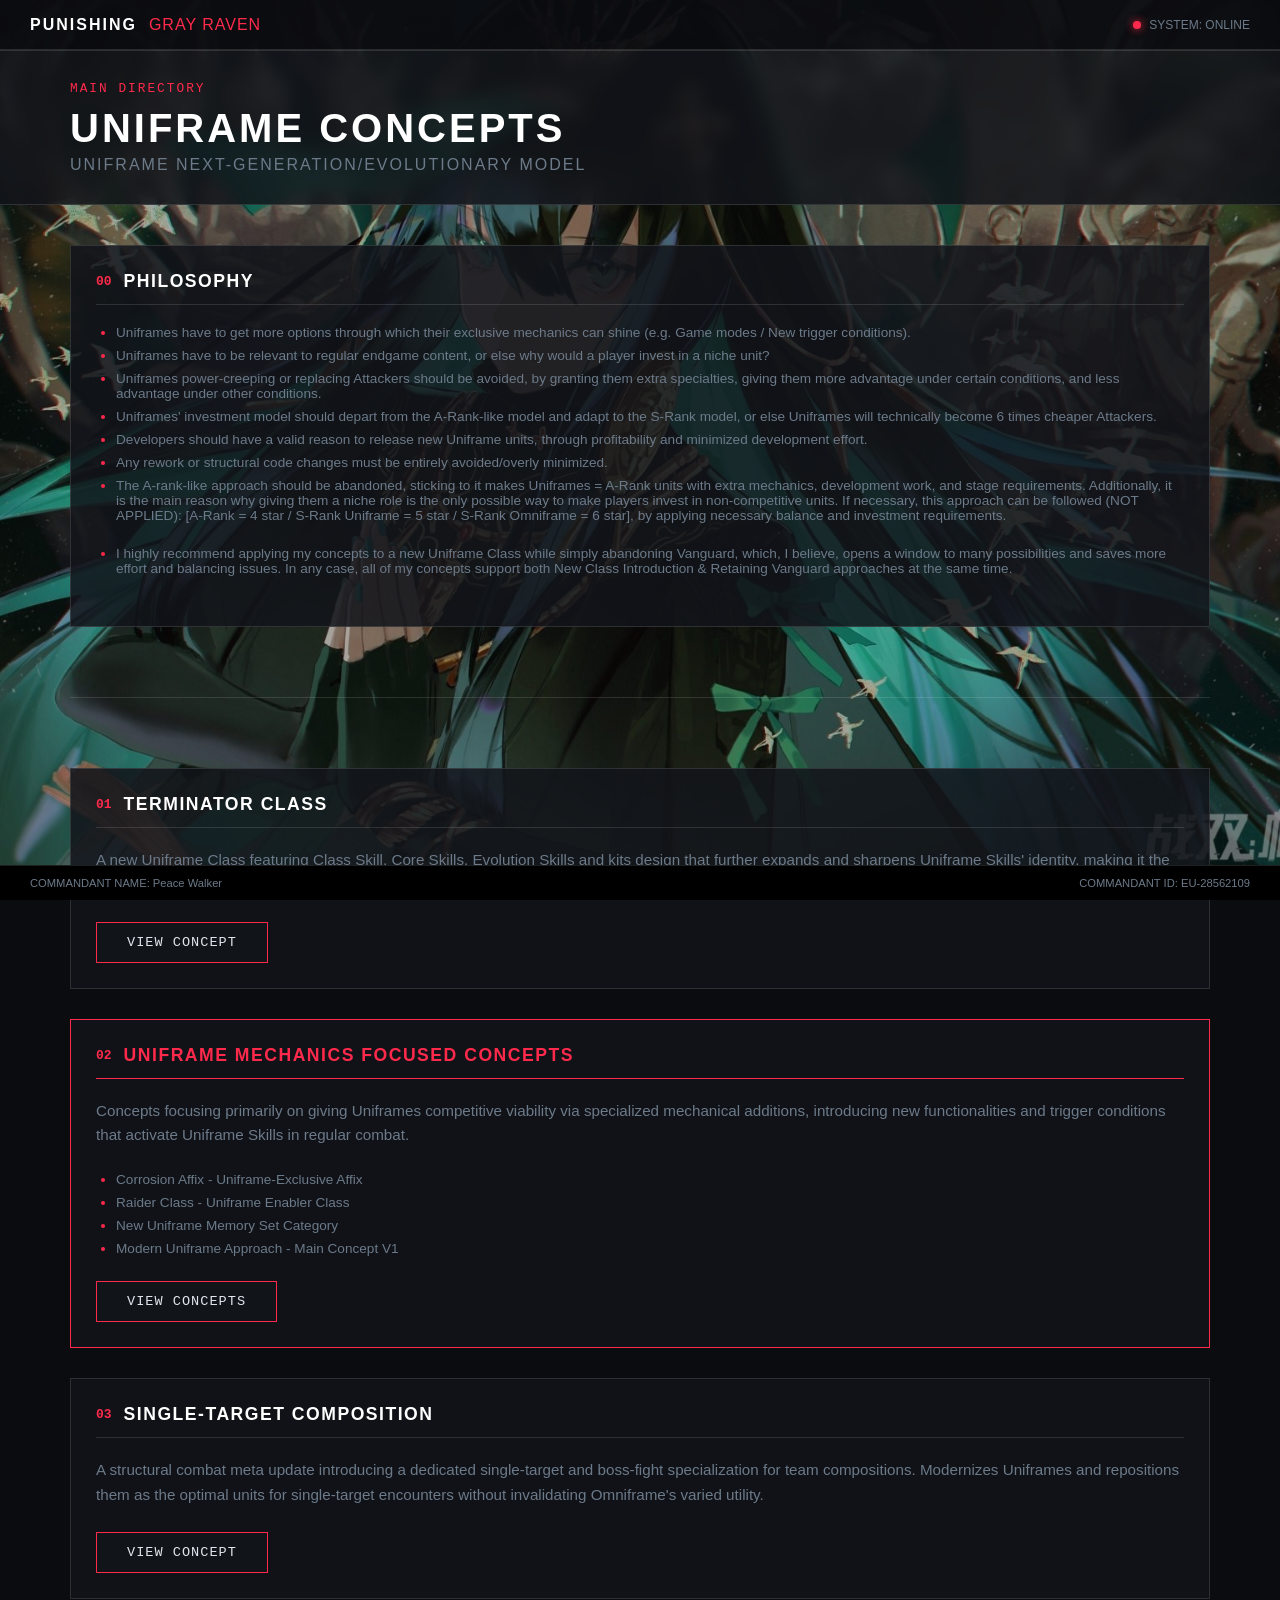
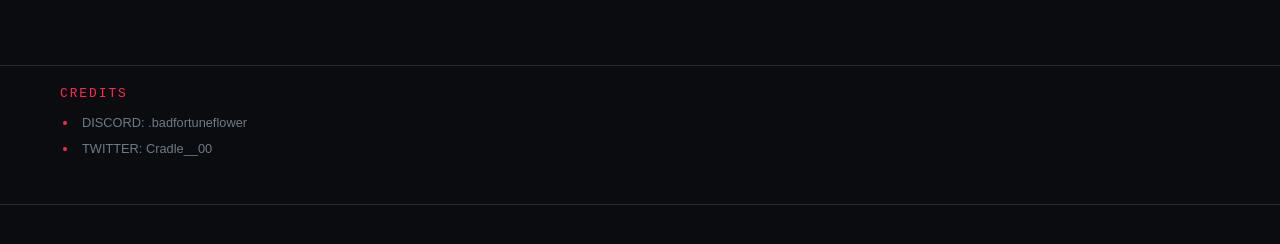
==== index.html @ cf126bd5 "Update index.html" ====
<!DOCTYPE html>
    <html lang="en">
    <head>
    <meta charset="UTF-8" />
        <title>PGR | Uniframe Concepts</title>
<meta name="title" content="Punishing: Gray Raven | Uniframe Concepts">
<meta name="description" content="A fan concepts archive dedicated to Punishing: Gray Raven Uniframe combat concepts, class mechanics, and structural proposals.">
<meta name="keywords" content="PGR, Punishing Gray Raven,
    Uniframe, Uniframe Concepts, PGR Archive, Uniframe Rework, Uniframe Revival, Uniframe Plans, PGR Uniframe, Punishing Gray Raven Uniframe,
    Vanguard, Vanguard Concepts, Vanguard Rework, Vanguard Revival, Vanguard Plans, PGR Vanguard, Punishing Gray Raven Vanguard, Uniframe Vanguard,
    Camu, Camu Crocotta, Uniframe Camu, Uniframe Camu Crocotta, Vanguard Camu, Vanguard Camu Crocotta, PGR Camu, Punishing Gray Raven Camu,
    Qu, Qu Pavo, Uniframe Qu, Uniframe Qu Pavo, Vanguard Qu, Vanguard Qu Pavo, PGR Qu, Punishing Gray Raven Qu,
    Selena, Selena Tempest, Uniframe Selena, Uniframe Selena Tempest, Vanguard Selena, Vanguard Selena Tempest, PGR Selena, Punishing Gray Raven Selena,
    Roland, Roland Flamebeau, Uniframe Roland, Uniframe Roland Flamebeau, Vanguard Roland, Vanguard Roland Flamebeau, PGR Roland, Punishing Gray Raven Roland,
    Pulao, Pulao Dragontoll, Uniframe Pulao, Uniframe Pulao Dragontoll, Vanguard Pulao, Vanguard Pulao Dragontoll, PGR Pulao, Punishing Gray Raven Pulao,
    Haicma, Haicma Starveil, Uniframe Haicma, Uniframe Haicma Starveil, Vanguard Haicma, Vanguard Haicma Starveil, PGR Haicma, Punishing Gray Raven Haicma,
    Noan, Noan Arca, Uniframe Noan, Uniframe Noan Arca, Vanguard Noan, Vanguard Noan Arca, PGR Noan, Punishing Gray Raven Noan">
<meta name="robots" content="index, follow">
<!-- Open Graph / Social Media Preview Tags -->
    <meta property="og:type" content="website">
    <meta property="og:site_name" content="Punishing: Gray Raven | Uniframe Concepts">
    <meta property="og:title" content="Punishing: Gray Raven | Uniframe Concepts">
    <meta property="og:description" content="A fan concepts archive dedicated to Punishing: Gray Raven Uniframe combat concepts, class mechanics, and structural proposals.">
    <meta property="og:url" content="https://zaichintsu-hub.github.io/pgr-archive/">
    <meta property="og:image" content="https://zaichintsu-hub.github.io/pgr-archive/bg/Qu.jpg">
    <meta name="viewport" content="width=device-width, initial-scale=1.0"/>
    <link rel="icon" type="image/png" href="https://zaichintsu-hub.github.io/pgr-archive/favicon.png">

    <link rel="stylesheet" href="style.css" />
    <style>
        .panel-description {
        color: var(--text-muted);
        margin-bottom: 25px;
        line-height: 1.6;
        font-size: 0.95rem;
        }
        .action-btn {
        display: inline-block;
        background: var(--panel-bg);
        border: 1px solid var(--accent-red);
        color: var(--text-main);
        padding: 12px 30px;
        font-family: monospace;
        font-size: 0.85rem;
        text-decoration: none;
        letter-spacing: 1px;
        transition: all 0.2s ease;
        cursor: pointer;
        }
        .action-btn:hover {
        background: var(--accent-red);
        color: #fff;
        box-shadow: 0 0 15px var(--accent-red-glow);
        }
        .archive-list {
        margin: 15px 0 25px 20px;
        color: var(--text-muted);
        font-family: monospace;
        font-size: 0.85rem;
        }
        .archive-list li {
        margin-bottom: 8px;
        }
        .archive-list li::marker {
        color: var(--accent-red);
        }
    </style>
    </head>
    <body>

        <div class="background-layer background-layer-1"></div>
        <div class="background-layer background-layer-2"></div>

    <!-- TOP NAV BAR -->
    <header class="top-nav">
        <div class="nav-brand">
        <span class="brand-logo">PUNISHING</span>
        <span class="brand-sub">GRAY RAVEN</span>
        </div>
        <div class="nav-status">
        <span class="status-indicator"></span>
        <span class="status-text">SYSTEM: ONLINE</span>
        </div>
    </header>

    <!-- MAIN FULL-WIDTH HEADER BANNER -->
    <section class="hero-section">
        <div class="hud-frame">
        <div class="hero-banner-inner">
            <div class="sys-tag">MAIN DIRECTORY</div>
            <h1 class="hero-title">UNIFRAME CONCEPTS</h1>
            <p class="hero-subtitle">UNIFRAME NEXT-GENERATION/EVOLUTIONARY MODEL</p>
            
        </div>
        </div>
    </section>

    <!-- MAIN CONTENT CONTAINER -->
    <main class="main-content">
        <section class="content-panel">
              <div class="panel-header">
            <span class="header-num">00</span>
            <h2>PHILOSOPHY</h2>
        </div>
            <ul class="archive-list">
                <li>Uniframes have to get more options through which their exclusive mechanics can shine (e.g. Game modes / New trigger conditions).</li>
                <li>Uniframes have to be relevant to regular endgame content, or else why would a player invest in a niche unit?</li>
                <li>Uniframes power-creeping or replacing Attackers should be avoided, by granting them extra specialties, giving them more advantage under certain conditions, and less advantage under other conditions.</li>
                <li>Uniframes' investment model should depart from the A-Rank-like model and adapt to the S-Rank model, or else Uniframes will technically become 6 times cheaper Attackers.</li>
                <li>Developers should have a valid reason to release new Uniframe units, through profitability and minimized development effort.</li>
                <li>Any rework or structural code changes must be entirely avoided/overly minimized.</li>
                <li>The A-rank-like approach should be abandoned, sticking to it makes Uniframes = A-Rank units with extra mechanics, development work, and stage requirements.
                    Additionally, it is the main reason why giving them a niche role is the only possible way to make players invest in non-competitive units.
                    If necessary, this approach can be followed (NOT APPLIED): [A-Rank = 4 star / S-Rank Uniframe = 5 star / S-Rank Omniframe = 6 star], by applying necessary balance and investment requirements.</li><br>
                <li>I highly recommend applying my concepts to a new Uniframe Class while simply abandoning Vanguard, which, I believe, opens a window to many possibilities and saves more effort and balancing issues.
                    In any case, all of my concepts support both New Class Introduction & Retaining Vanguard approaches at the same time.</li>
            </ul>
        </section><hr class="section-divider"/>
        <!-- TERMINATOR CLASS CONCEPT -->
        <section class="content-panel">
            <div class="panel-header">
                <span class="header-num">01</span>
                <h2>TERMINATOR CLASS</h2>
            </div>
            <p class="panel-description">
                A new Uniframe Class featuring Class Skill, Core Skills, Evolution Skills and kits design that further expands and sharpens Uniframe Skills' identity, making it the optimal class for high enemy durability encounters.
            </p>
            <a href="terminator.html" class="action-btn">VIEW CONCEPT</a>
        </section>
        <!-- CONCEPTS ARCHIVE -->
        <section class="archive-panel">
        <div class="archive-header">
            <span class="header-num">02</span>
            <h2>UNIFRAME MECHANICS FOCUSED CONCEPTS</h2>
        </div>
        <p class="panel-description">
            Concepts focusing primarily on giving Uniframes competitive viability via specialized mechanical additions, introducing new functionalities and trigger conditions that activate Uniframe Skills in regular combat.
        </p>
        <ul class="archive-list">
            <li>Corrosion Affix - Uniframe-Exclusive Affix</li>
            <li>Raider Class - Uniframe Enabler Class</li>
            <li>New Uniframe Memory Set Category</li>
            <li>Modern Uniframe Approach - Main Concept V1</li>
        </ul>
        <a href="archive.html" class="action-btn">VIEW CONCEPTS</a>
        </section>

        <!-- SINGLE-TARGET COMPOSITION -->
        <section class="content-panel">
        <div class="panel-header">
            <span class="header-num">03</span>
            <h2>SINGLE-TARGET COMPOSITION</h2>
        </div>
        <p class="panel-description">
            A structural combat meta update introducing a dedicated single-target and boss-fight specialization for team compositions. Modernizes Uniframes and repositions them as the optimal units for single-target encounters without invalidating Omniframe's varied utility.
        </p>
        <a href="SingleTarget.html" class="action-btn">VIEW CONCEPT</a>
        </section>
        <!--
        <section class="content-panel">
        <div class="panel-header">
            <span class="header-num">04</span>
            <h2>ORIGINAL VANGUARD MODEL FIX</h2>
        </div>
        <p class="panel-description">
            A proposed architectural rework for the original Vanguard-class Uniframes applied to future units. Addresses mechanical shortcomings and outlines integration strategies to maintain their viability within the modernized gacha ecosystem.
        </p>
        <a href="OgUniframe.html" class="action-btn">VIEW CONCEPT</a>
        </section>
        -->

        
        <br><br>
    </main>
            <!-- CREDITS BAR -->
        <section class="credits-bar">
            <div class="credits-header">CREDITS</div>

            <ul class="credits-list">
                <li>DISCORD: .badfortuneflower</li>
                <li>TWITTER: Cradle__00</li>
            </ul>
            <br>
        </section>
    <!-- FOOTER DIAGNOSTICS -->
    <footer class="footer-diagnostics">
        <div class="footer-left">
        COMMANDANT NAME: Peace Walker
        </div>
        <div class="footer-right">
        COMMANDANT ID: EU-28562109
        </div>
    </footer>
    <script src="bg-switcher.js"></script>
    </body>
    </html>
---- style.css ----
/* --- RESET & VARIABLES --- */
* {
  margin: 0;
  padding: 0;
  box-sizing: border-box;
  font-family: 'Segoe UI', -apple-system, BlinkMacSystemFont, Roboto, sans-serif;
}

:root {
  --bg-color: #0b0c10;
  --panel-bg: rgba(18, 20, 26, 0.85);
  --border-color: rgba(255, 255, 255, 0.12);
  --accent-red: #ff2a4b;
  --accent-red-glow: rgba(255, 42, 75, 0.3);
  --text-main: #e0e6ed;
  --text-muted: #6c7a89;
  --grid-line: rgba(255, 255, 255, 0.03);
}

body {
    margin: 0;
    padding: 0;
    box-sizing: border-box;
    color: var(--text-main);
    min-height: 100vh;
    padding-bottom: 0px;
    background-color: var(--bg-color);
    display: flex;
    flex-direction: column;
}

.background-layer {
    position: fixed;
    inset: 0;
    background-size: cover;
    background-position: center;
    background-repeat: no-repeat;
    background-attachment: fixed;
    z-index: -1;
    opacity: 0;
    transition: opacity 1.5s ease-in-out;
}

.background-layer.active {
    opacity: 1;
}

/* --- TOP NAV BAR --- */
.top-nav {
  height: 50px;
  background: rgba(11, 12, 16, 0.95);
  border-bottom: 1px solid var(--border-color);
  display: flex;
  justify-content: space-between;
  align-items: center;
  padding: 0 30px;
  position: sticky;
  top: 0;
  z-index: 100;
}

.nav-brand {
  display: flex;
  align-items: center;
  gap: 12px;
}

.brand-logo {
  font-weight: 900;
  letter-spacing: 2px;
  color: #fff;
}

.brand-sub {
  font-weight: 300;
  color: var(--accent-red);
  letter-spacing: 1px;
}

.sys-ver {
  font-size: 0.75rem;
  color: var(--text-muted);
  font-family: monospace;
}

.nav-status {
  display: flex;
  align-items: center;
  gap: 8px;
  font-size: 0.75rem;
  font-family: monospace;
  color: var(--text-muted);
}

.status-indicator {
  width: 8px;
  height: 8px;
  background-color: var(--accent-red);
  border-radius: 50%;
  box-shadow: 0 0 8px var(--accent-red);
}

/* --- FULL-WIDTH STICKY HERO HEADER --- */
.hero-section {
  width: 100%;
  margin-bottom: 40px;
  top: 50px;
  z-index: 90;
}

.hud-frame {
  background: var(--panel-bg);
  border-top: 1px solid var(--border-color);
  border-bottom: 1px solid var(--border-color);
  border-left: none;
  border-right: none;
  padding: 30px 0;
  position: relative;
  backdrop-filter: blur(8px);
}

.hero-banner-inner {
  max-width: 1200px;
  margin: 0 auto;
  padding: 0 30px;
}

.sys-tag {
  font-family: monospace;
  font-size: 0.8rem;
  color: var(--accent-red);
  letter-spacing: 2px;
  margin-bottom: 10px;
}

.hero-title {
  font-size: 2.5rem;
  font-weight: 900;
  letter-spacing: 3px;
  color: #fff;
}

.hero-subtitle {
  font-size: 1rem;
  color: var(--text-muted);
  letter-spacing: 2px;
  margin-top: 5px;
}

/* --- NAVIGATION MATRIX --- */
.nav-matrix {
  display: flex;
  gap: 10px;
  max-width: 1200px;
  margin: 20px auto;
  padding: 0 30px;
}

.matrix-tab {
  flex: 1;
  background: var(--panel-bg);
  border: 1px solid var(--border-color);
  color: var(--text-muted);
  padding: 12px;
  font-family: monospace;
  font-size: 0.85rem;
  cursor: pointer;
  text-align: left;
  transition: all 0.2s ease;
}

.matrix-tab:hover, .matrix-tab.active {
  background: var(--accent-red);
  color: #fff;
  border-color: var(--accent-red);
  box-shadow: 0 0 12px var(--accent-red-glow);
}

/* --- MAIN CONTENT & PANELS --- */
.main-content {
  max-width: 1200px;
  margin: 0 auto;
  padding: 0 30px;
  display: flex;
  flex-direction: column;
  gap: 30px;
}

.content-panel {
  background: var(--panel-bg);
  border: 1px solid var(--border-color);
  padding: 25px;
}

.archive-panel {
  background: var(--panel-bg);
  border: 1px solid var(--accent-red);
  padding: 25px;
}

.archive-header {
  display: flex;
  align-items: center;
  gap: 12px;
  border-bottom: 1px solid var(--accent-red);
  padding-bottom: 12px;
  margin-bottom: 20px;
}

.archive-header h2 {
  font-size: 1.1rem;
  letter-spacing: 1.5px;
  color: var(--accent-red);
}

.panel-header {
  display: flex;
  align-items: center;
  gap: 12px;
  border-bottom: 1px solid var(--border-color);
  padding-bottom: 12px;
  margin-bottom: 20px;
}

.header-num {
  font-family: monospace;
  color: var(--accent-red);
  font-weight: bold;
}

.panel-header h2 {
  font-size: 1.1rem;
  letter-spacing: 1.5px;
  color: #fff;
}

/* --- GRID & PLACEHOLDERS --- */
.card-grid {
  display: grid;
  grid-template-columns: 1fr 1fr;
  gap: 20px;
  margin-bottom: 80px;
}

.data-card {
  border: 1px solid var(--border-color);
  padding: 15px;
  background: rgba(0, 0, 0, 0.3);
}

.card-tag {
  font-family: monospace;
  font-size: 0.7rem;
  color: var(--text-muted);
}

.data-card h3 {
  font-size: 0.95rem;
  margin: 5px 0 15px;
  color: #fff;
}

.card-placeholder, .table-placeholder {
  min-height: 120px;
  border: 1px dashed var(--border-color);
  background: rgba(255, 255, 255, 0.01);
}

/* --- ROSTER GRID --- */
.roster-grid {
  display: grid;
  grid-template-columns: repeat(5, 1fr);
  gap: 15px;
}

.roster-slot {
  aspect-ratio: 1;
  border: 1px solid var(--border-color);
  background: rgba(0, 0, 0, 0.4);
  display: flex;
  align-items: flex-end;
  padding: 10px;
  transition: border-color 0.2s ease;
}

.roster-slot:hover {
  border-color: var(--accent-red);
}

.slot-id {
  font-family: monospace;
  font-size: 0.65rem;
  color: var(--text-muted);
}

/* --- FOOTER --- */
.footer-diagnostics {
    position: fixed;
    bottom: 0;
    left: 0;
    width: 100%;
    height: 35px;
    background: #000;
    border-top: 1px solid var(--border-color);
    display: flex;
    justify-content: space-between;
    align-items: center;
    padding: 0 30px;
    font-family: monospace;
    font-size: 0.7rem;
    color: var(--text-muted);
    z-index: 1000;
}

/* --- RESPONSIVE BREAKPOINTS --- */
@media (max-width: 768px) {
  .card-grid { grid-template-columns: 1fr; }
  .roster-grid { grid-template-columns: repeat(2, 1fr); }
  .nav-matrix { flex-direction: column; }
}

/* --- CONCEPT BODY TYPOGRAPHY & SPACING --- */
.data-heading {
  font-family: monospace;
  font-size: 1.25rem;
  color: #fff;
  letter-spacing: 2px;
  margin-top: 35px;
  margin-bottom: 15px;
  border-left: 4px solid var(--accent-red);
  padding-left: 12px;
}
.data-heading:first-child {
  margin-top: 0;
}

.sub-heading {
  font-family: monospace;
  font-size: 0.95rem;
  color: var(--accent-red);
  letter-spacing: 1.5px;
  margin: 25px 0 10px 0;
}

.data-block {
  margin-bottom: 25px;
}

.concept-text {
  color: var(--text-muted);
  font-size: 0.95rem;
  line-height: 1.7;
  margin-bottom: 15px;
}
.concept-text strong {
  color: var(--text-main);
}

.highlight {
  color: #fff;
  background: rgba(255, 42, 75, 0.15);
  padding: 2px 6px;
  border: 1px solid rgba(255, 42, 75, 0.3);
  font-family: monospace;
  font-size: 0.85rem;
}

.section-divider {
  border: 0;
  height: 1px;
  background: var(--border-color);
  margin: 40px 0;
}

/* --- LISTS --- */
.sys-list {
  margin: 0 0 25px 25px;
  color: var(--text-muted);
  font-size: 0.95rem;
  line-height: 1.6;
}
.sys-list li {
  margin-bottom: 10px;
  padding-left: 5px;
}
.sys-list li::marker {
  color: var(--accent-red);
}
.sys-list strong {
  color: var(--text-main);
}

.sys-note {
  background: rgba(255, 255, 255, 0.03);
  border-left: 3px solid var(--text-muted);
  padding: 15px;
  margin-top: 20px;
  font-size: 0.9rem;
  color: var(--text-muted);
  line-height: 1.6;
}

/* --- DATA TABLES --- */
.table-container {
  overflow-x: auto;
  margin-top: 20px;
}
.sys-table {
  width: 100%;
  border-collapse: collapse;
  font-size: 0.9rem;
}
.sys-table th, .sys-table td {
  padding: 15px;
  border: 1px solid var(--border-color);
  text-align: left;
}
.sys-table th {
  background: rgba(255, 42, 75, 0.1);
  color: #fff;
  font-family: monospace;
  letter-spacing: 1px;
  font-weight: normal;
}
.sys-table td {
  color: var(--text-muted);
  background: rgba(0, 0, 0, 0.2);
  line-height: 1.5;
}

/* --- CLASS GRID CARDS --- */
.class-grid {
  display: grid;
  grid-template-columns: repeat(auto-fit, minmax(280px, 1fr));
  gap: 20px;
  margin-top: 20px;
}

.class-card {
  border: 1px solid var(--border-color);
  background: rgba(0, 0, 0, 0.3);
  position: relative;
  min-height: 220px;
  transition: all 0.3s ease;
  overflow: hidden;
}

.class-card:hover {
  border-color: var(--accent-red);
  transform: translateY(-2px);
  box-shadow: 0 5px 15px rgba(0, 0, 0, 0.5);
}

/* Base state: Overlay Icon is centered and visible */
.class-icon {
    position: absolute;
    inset: 0;
    display: flex;
    justify-content: center;
    align-items: center;
    background: rgba(18, 20, 26, 0.95);
    z-index: 10;
    opacity: 1;
}

.class-icon img {
    display: block;
    width: 180px;
    height: 180px;
    object-fit: contain;
}

.class-content {
  padding: 20px;
  opacity: 0;
  width: 100%;
  transition: opacity 0.3s ease;
}

/* Hover state: Overlay fades out, text content fades in */
.class-card:hover .class-icon {
  opacity: 0;
  visibility: hidden;
}

.class-card:hover .class-content {
  opacity: 1;
}

/* Typography for the cards */
.class-title {
  font-family: monospace;
  font-size: 1.1rem;
  color: #fff;
  margin-bottom: 10px;
  letter-spacing: 1px;
  display: flex;
  align-items: center;
  gap: 10px;
}

.class-title::before {
  content: '';
  display: inline-block;
  width: 8px;
  height: 8px;
  background: var(--accent-red);
}

.class-desc {
  color: var(--text-main);
  font-size: 0.9rem;
  margin-bottom: 15px;
  line-height: 1.5;
}

.class-mechanic {
  color: var(--text-muted);
  font-size: 0.85rem;
  line-height: 1.6;
  border-top: 1px dashed var(--border-color);
  padding-top: 15px;
}

/* Container layer for Extra Suggestions */
.extra-suggestions-layer {
    position: relative;
    background: rgba(255, 255, 255, 0.02);
    border: 1px dashed rgba(255, 255, 255, 0.15);
    border-left: 2px solid var(--accent-red);
    padding: 20px 20px 15px 20px;
    margin: 25px 0;
    border-radius: 2px;
}

.extra-tag {
    font-family: monospace;
    font-size: 0.7rem;
    color: var(--accent-red);
    letter-spacing: 1.5px;
    margin-bottom: 12px;
    opacity: 0.85;
}

/* Special Bar for Rupture Effect */
.rupture-effect-bar {
    display: flex;
    position: relative;
    background: rgba(230, 57, 70, 0.06);
    border: 1px solid rgba(230, 57, 70, 0.25);
    border-radius: 3px;
    margin: 15px 0 20px 0;
    overflow: hidden;
}

.rupture-effect-bar .bar-accent {
    width: 4px;
    background: var(--accent-red);
    flex-shrink: 0;
}

.rupture-effect-bar .bar-content {
    padding: 12px 16px;
    width: 100%;
}

.rupture-effect-bar .bar-title {
    font-family: monospace;
    font-weight: bold;
    font-size: 0.85rem;
    color: var(--text-main);
    letter-spacing: 1px;
    margin-bottom: 8px;
    display: flex;
    align-items: center;
    gap: 8px;
}

.rupture-effect-bar .bar-title::before {
    content: "■";
    font-size: 0.6rem;
    color: var(--accent-red);
}

/* --- CREDITS BAR --- */
.credits-bar {
    width: 100%;
    background: #0B0C10;
    border-top: 1px solid var(--border-color);
    border-bottom: 1px solid var(--border-color);
    padding: 20px 30px;
    margin-top: auto;
    margin-bottom: 35px;
    box-sizing: border-box;
}

.credits-header {
    font-family: monospace;
    font-size: 0.8rem;
    color: var(--accent-red);
    letter-spacing: 2px;
    margin-bottom: 12px;
    padding: 0 30px;
}

.credits-list {
    margin: 0;
    padding-left: 48px;
    padding-right: 30px;
    color: var(--text-muted);
    font-family: monospace;
    font-size: 0.8rem;
    line-height: 1.6;
}

.credits-list li {
    margin-bottom: 6px;
    padding-left: 4px;
}

.credits-list li::marker {
    color: var(--accent-red);
}
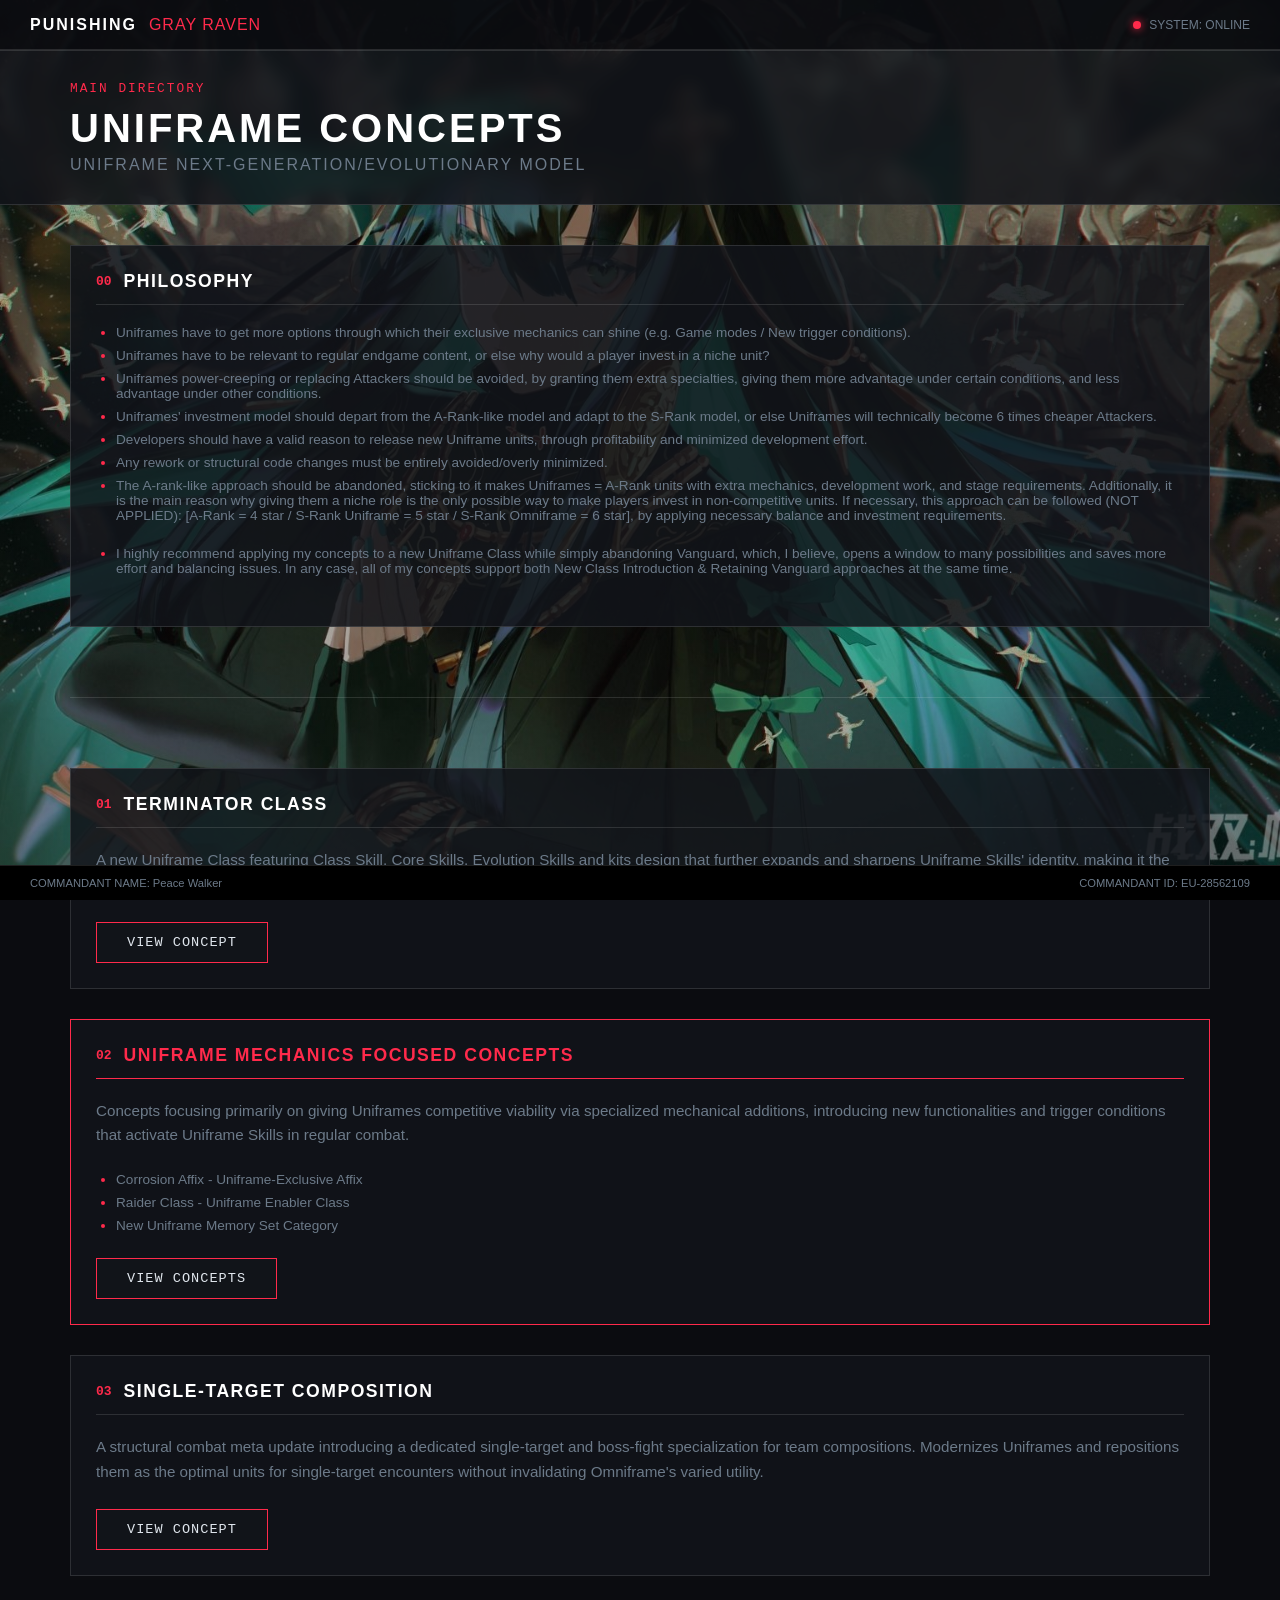
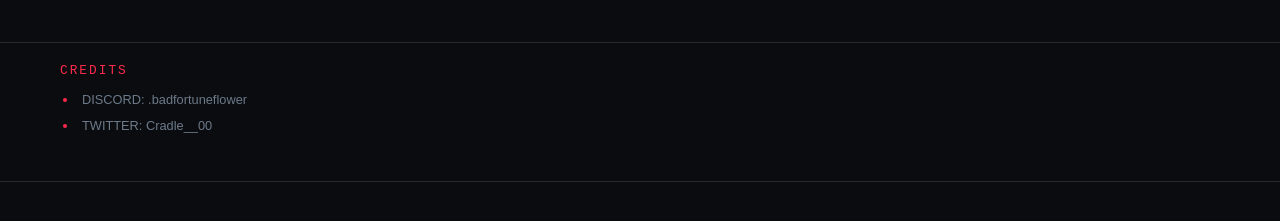
==== commit 930d187b: "Update index.html" ====
--- a/index.html
+++ b/index.html
@@ -140,7 +140,7 @@
             <li>Corrosion Affix - Uniframe-Exclusive Affix</li>
             <li>Raider Class - Uniframe Enabler Class</li>
             <li>New Uniframe Memory Set Category</li>
-            <li>Modern Uniframe Approach - Main Concept V1</li>
+            <!-- <li>Modern Uniframe Approach - Main Concept V1</li> -->
         </ul>
         <a href="archive.html" class="action-btn">VIEW CONCEPTS</a>
         </section>
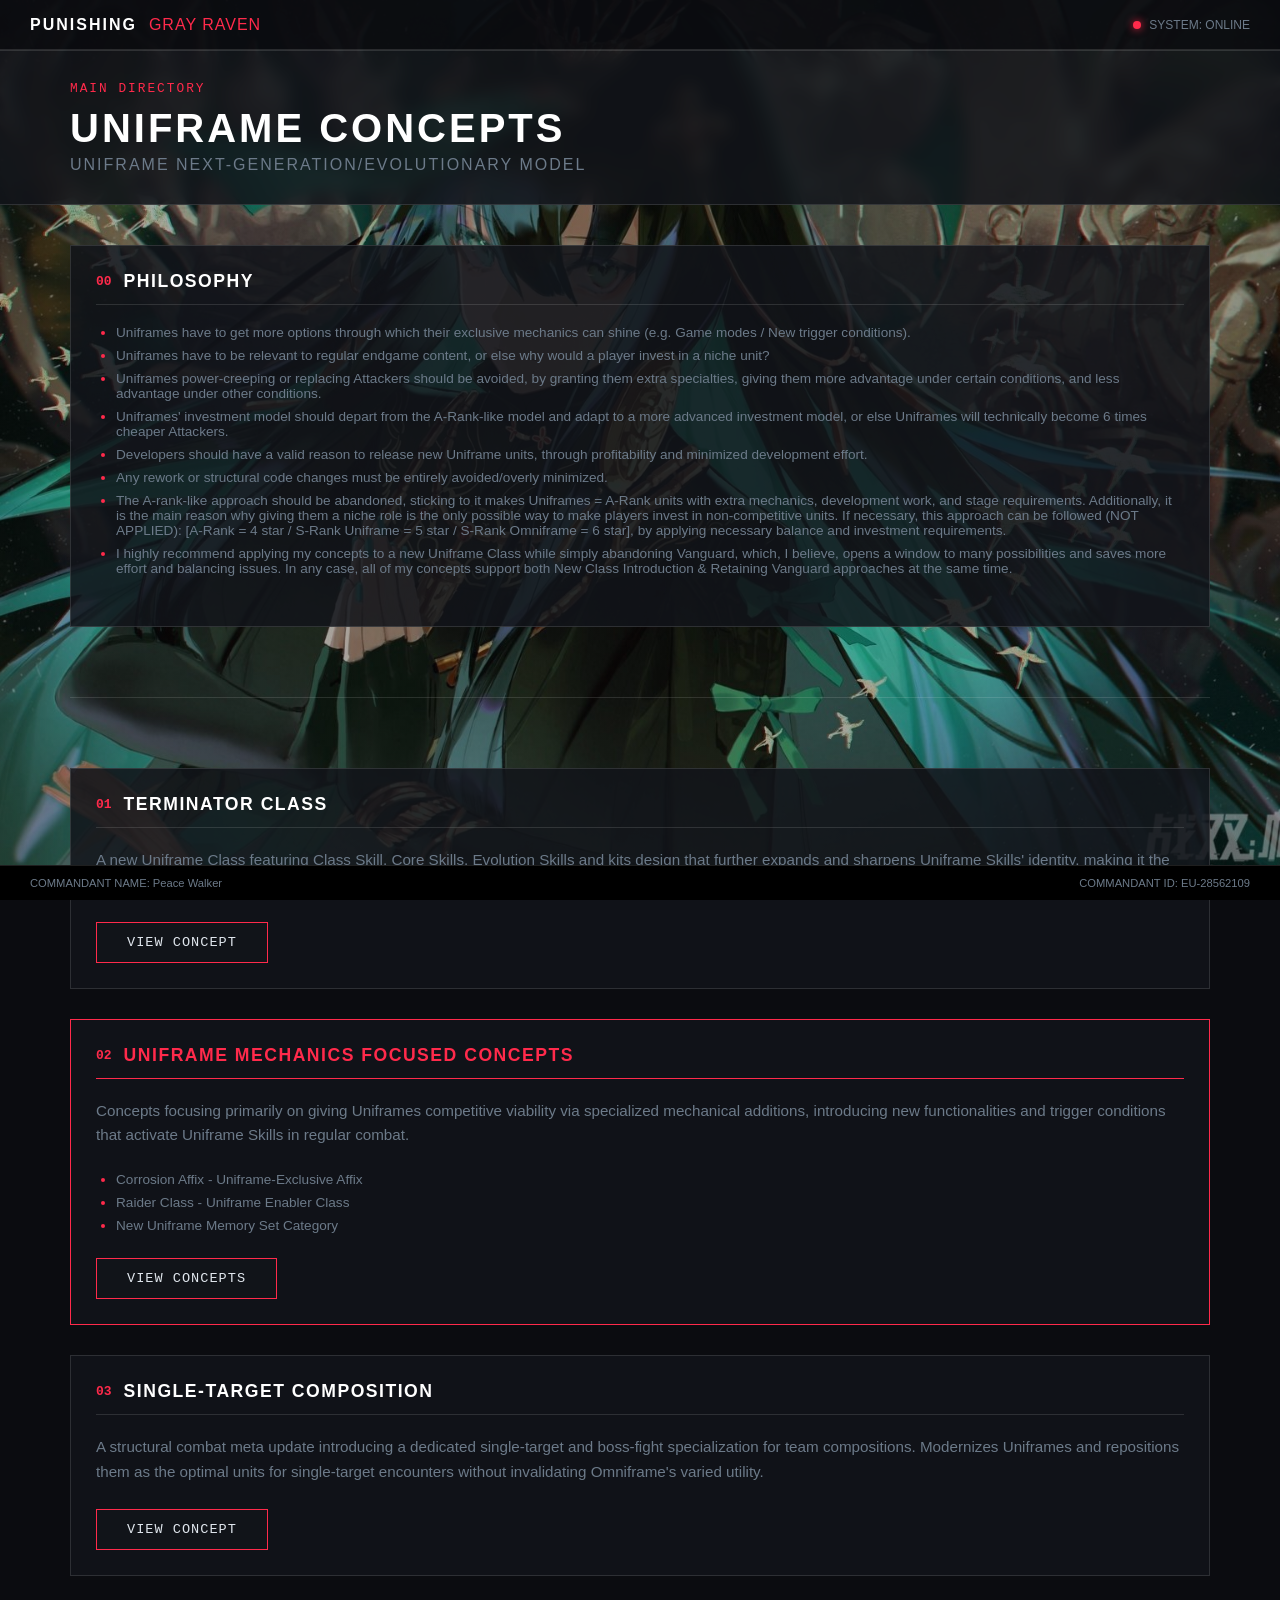
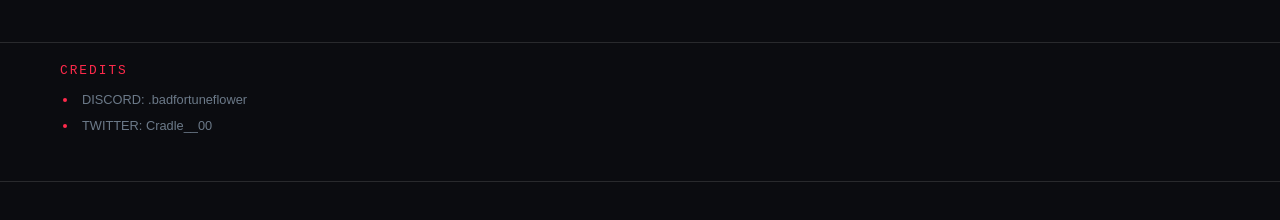
==== commit 19c6ee03: "Update index.html" ====
--- a/index.html
+++ b/index.html
@@ -100,18 +100,19 @@
         <section class="content-panel">
               <div class="panel-header">
             <span class="header-num">00</span>
+                  <!-- =============== PHILOSOPHY =============== -->
             <h2>PHILOSOPHY</h2>
         </div>
             <ul class="archive-list">
                 <li>Uniframes have to get more options through which their exclusive mechanics can shine (e.g. Game modes / New trigger conditions).</li>
                 <li>Uniframes have to be relevant to regular endgame content, or else why would a player invest in a niche unit?</li>
                 <li>Uniframes power-creeping or replacing Attackers should be avoided, by granting them extra specialties, giving them more advantage under certain conditions, and less advantage under other conditions.</li>
-                <li>Uniframes' investment model should depart from the A-Rank-like model and adapt to the S-Rank model, or else Uniframes will technically become 6 times cheaper Attackers.</li>
+                <li>Uniframes' investment model should depart from the A-Rank-like model and adapt to a more advanced investment model, or else Uniframes will technically become 6 times cheaper Attackers.</li>
                 <li>Developers should have a valid reason to release new Uniframe units, through profitability and minimized development effort.</li>
                 <li>Any rework or structural code changes must be entirely avoided/overly minimized.</li>
                 <li>The A-rank-like approach should be abandoned, sticking to it makes Uniframes = A-Rank units with extra mechanics, development work, and stage requirements.
                     Additionally, it is the main reason why giving them a niche role is the only possible way to make players invest in non-competitive units.
-                    If necessary, this approach can be followed (NOT APPLIED): [A-Rank = 4 star / S-Rank Uniframe = 5 star / S-Rank Omniframe = 6 star], by applying necessary balance and investment requirements.</li><br>
+                    If necessary, this approach can be followed (NOT APPLIED): [A-Rank = 4 star / S-Rank Uniframe = 5 star / S-Rank Omniframe = 6 star], by applying necessary balance and investment requirements.</li>
                 <li>I highly recommend applying my concepts to a new Uniframe Class while simply abandoning Vanguard, which, I believe, opens a window to many possibilities and saves more effort and balancing issues.
                     In any case, all of my concepts support both New Class Introduction & Retaining Vanguard approaches at the same time.</li>
             </ul>
@@ -140,7 +141,6 @@
             <li>Corrosion Affix - Uniframe-Exclusive Affix</li>
             <li>Raider Class - Uniframe Enabler Class</li>
             <li>New Uniframe Memory Set Category</li>
-            <!-- <li>Modern Uniframe Approach - Main Concept V1</li> -->
         </ul>
         <a href="archive.html" class="action-btn">VIEW CONCEPTS</a>
         </section>
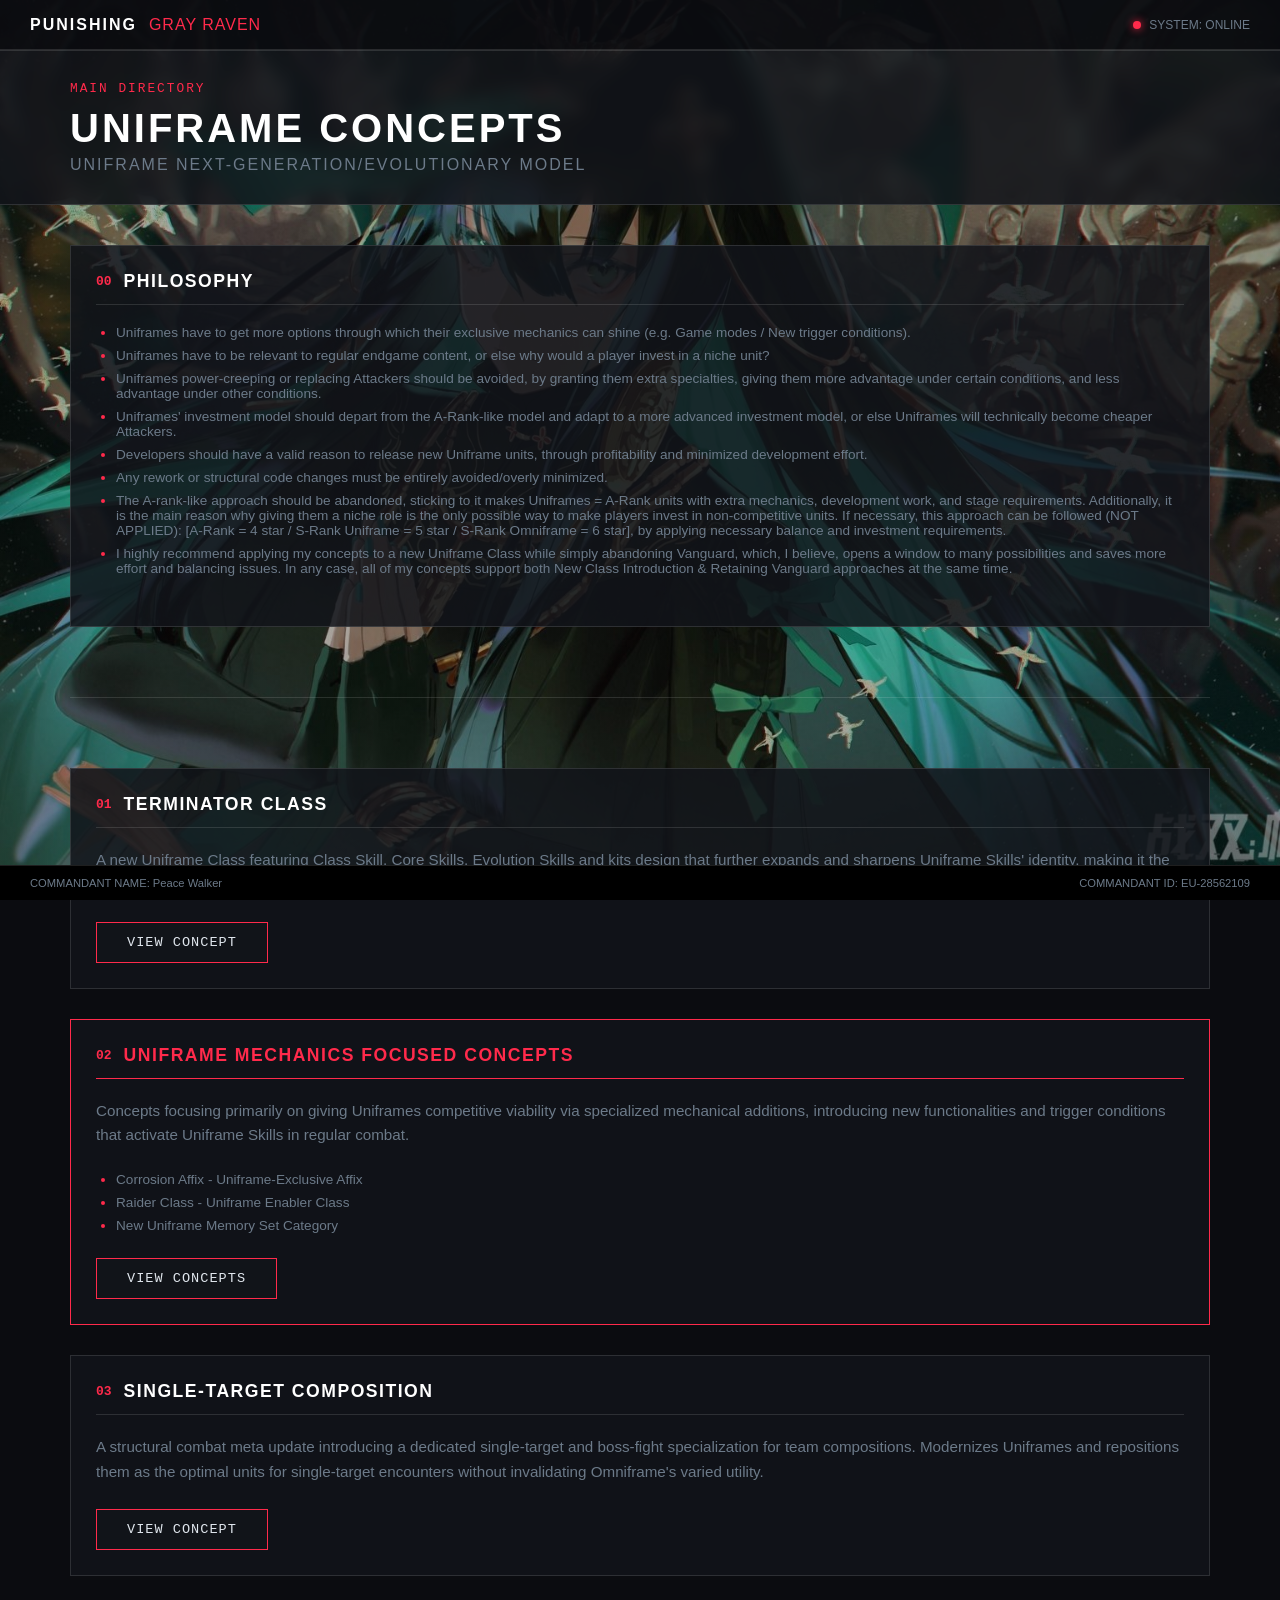
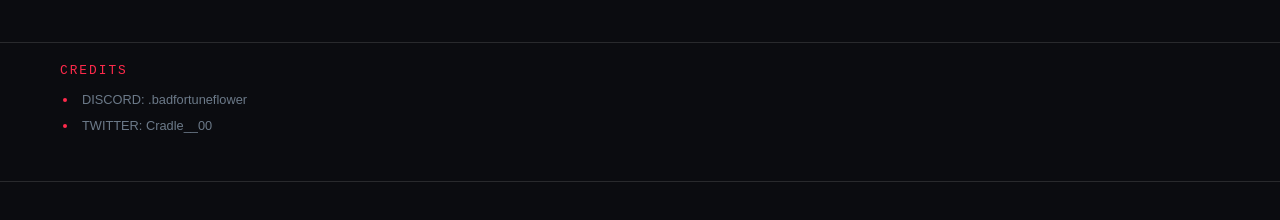
==== commit edc18574: "Update index.html" ====
--- a/index.html
+++ b/index.html
@@ -107,7 +107,7 @@
                 <li>Uniframes have to get more options through which their exclusive mechanics can shine (e.g. Game modes / New trigger conditions).</li>
                 <li>Uniframes have to be relevant to regular endgame content, or else why would a player invest in a niche unit?</li>
                 <li>Uniframes power-creeping or replacing Attackers should be avoided, by granting them extra specialties, giving them more advantage under certain conditions, and less advantage under other conditions.</li>
-                <li>Uniframes' investment model should depart from the A-Rank-like model and adapt to a more advanced investment model, or else Uniframes will technically become 6 times cheaper Attackers.</li>
+                <li>Uniframes' investment model should depart from the A-Rank-like model and adapt to a more advanced investment model, or else Uniframes will technically become cheaper Attackers.</li>
                 <li>Developers should have a valid reason to release new Uniframe units, through profitability and minimized development effort.</li>
                 <li>Any rework or structural code changes must be entirely avoided/overly minimized.</li>
                 <li>The A-rank-like approach should be abandoned, sticking to it makes Uniframes = A-Rank units with extra mechanics, development work, and stage requirements.
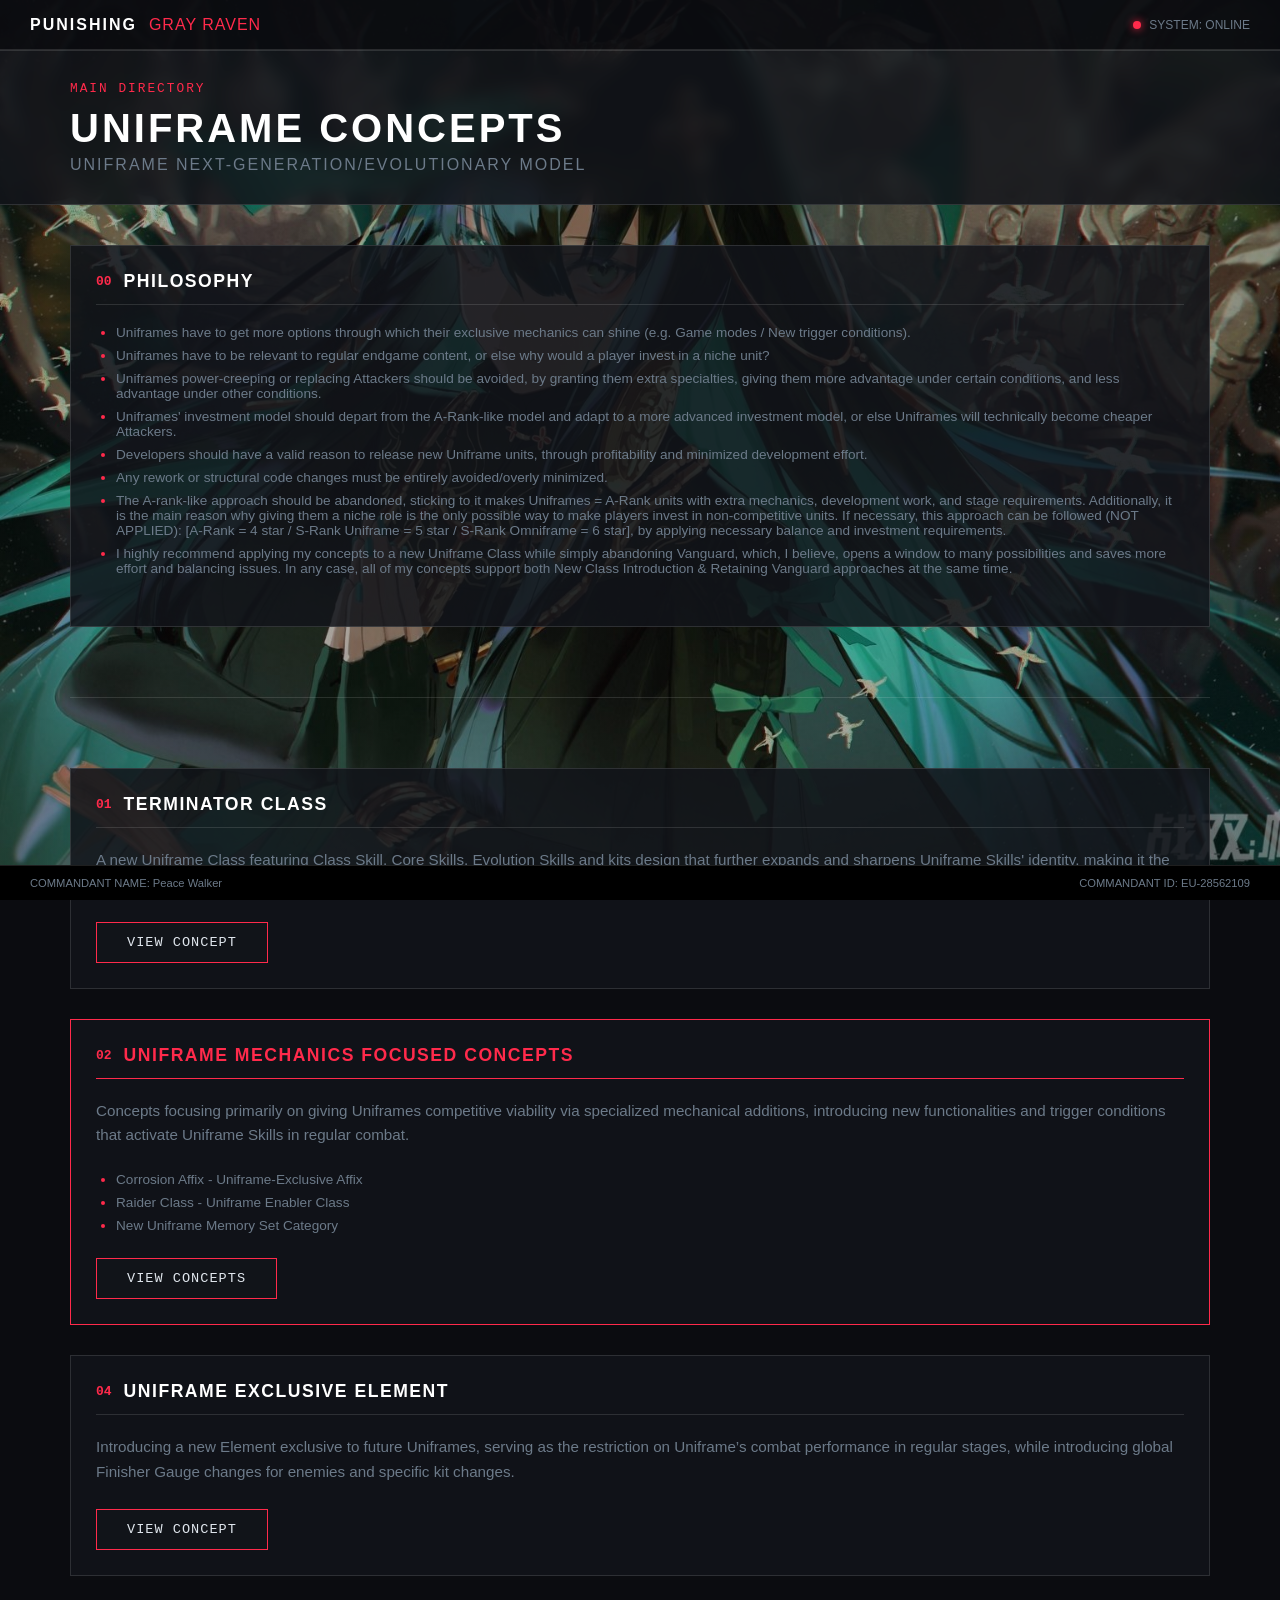
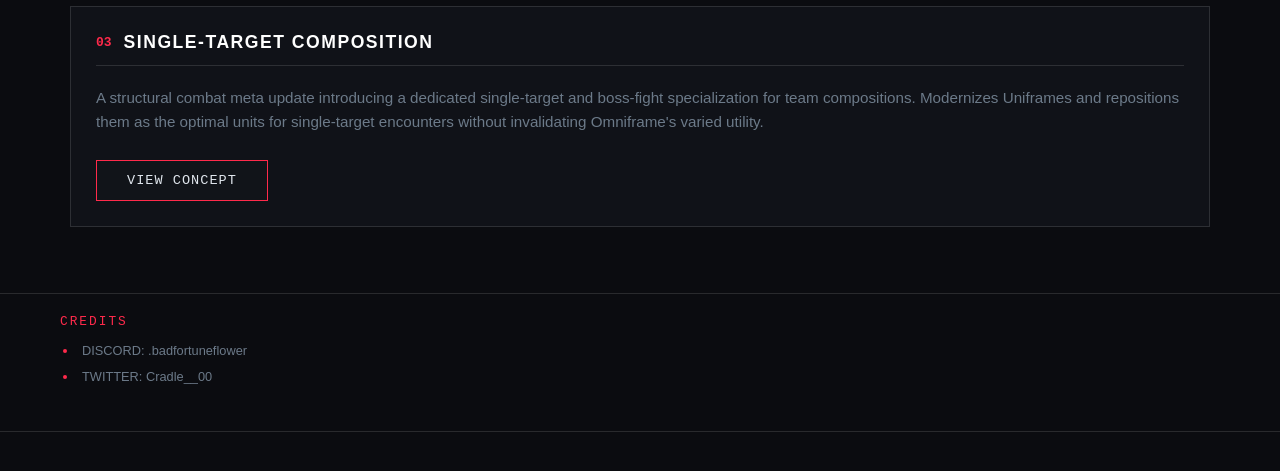
==== commit 56b4fc1d: "Update index.html" ====
--- a/index.html
+++ b/index.html
@@ -1,4 +1,4 @@
-    <!DOCTYPE html>
+ <!DOCTYPE html>
     <html lang="en">
     <head>
     <meta charset="UTF-8" />
@@ -145,6 +145,18 @@
         <a href="archive.html" class="action-btn">VIEW CONCEPTS</a>
         </section>
 
+        <!-- UNIFRAME EXCLUSIVE ELEMENT CONCEPT -->
+        <section class="content-panel">
+            <div class="panel-header">
+                <span class="header-num">04</span>
+                <h2>UNIFRAME EXCLUSIVE ELEMENT</h2>
+            </div>
+            <p class="panel-description">
+                Introducing a new Element exclusive to future Uniframes, serving as the restriction on Uniframe’s combat performance in regular stages, while introducing global Finisher Gauge changes for enemies and specific kit changes.
+            </p>
+            <a href="unielement.html" class="action-btn">VIEW CONCEPT</a>
+        </section>
+
         <!-- SINGLE-TARGET COMPOSITION -->
         <section class="content-panel">
         <div class="panel-header">
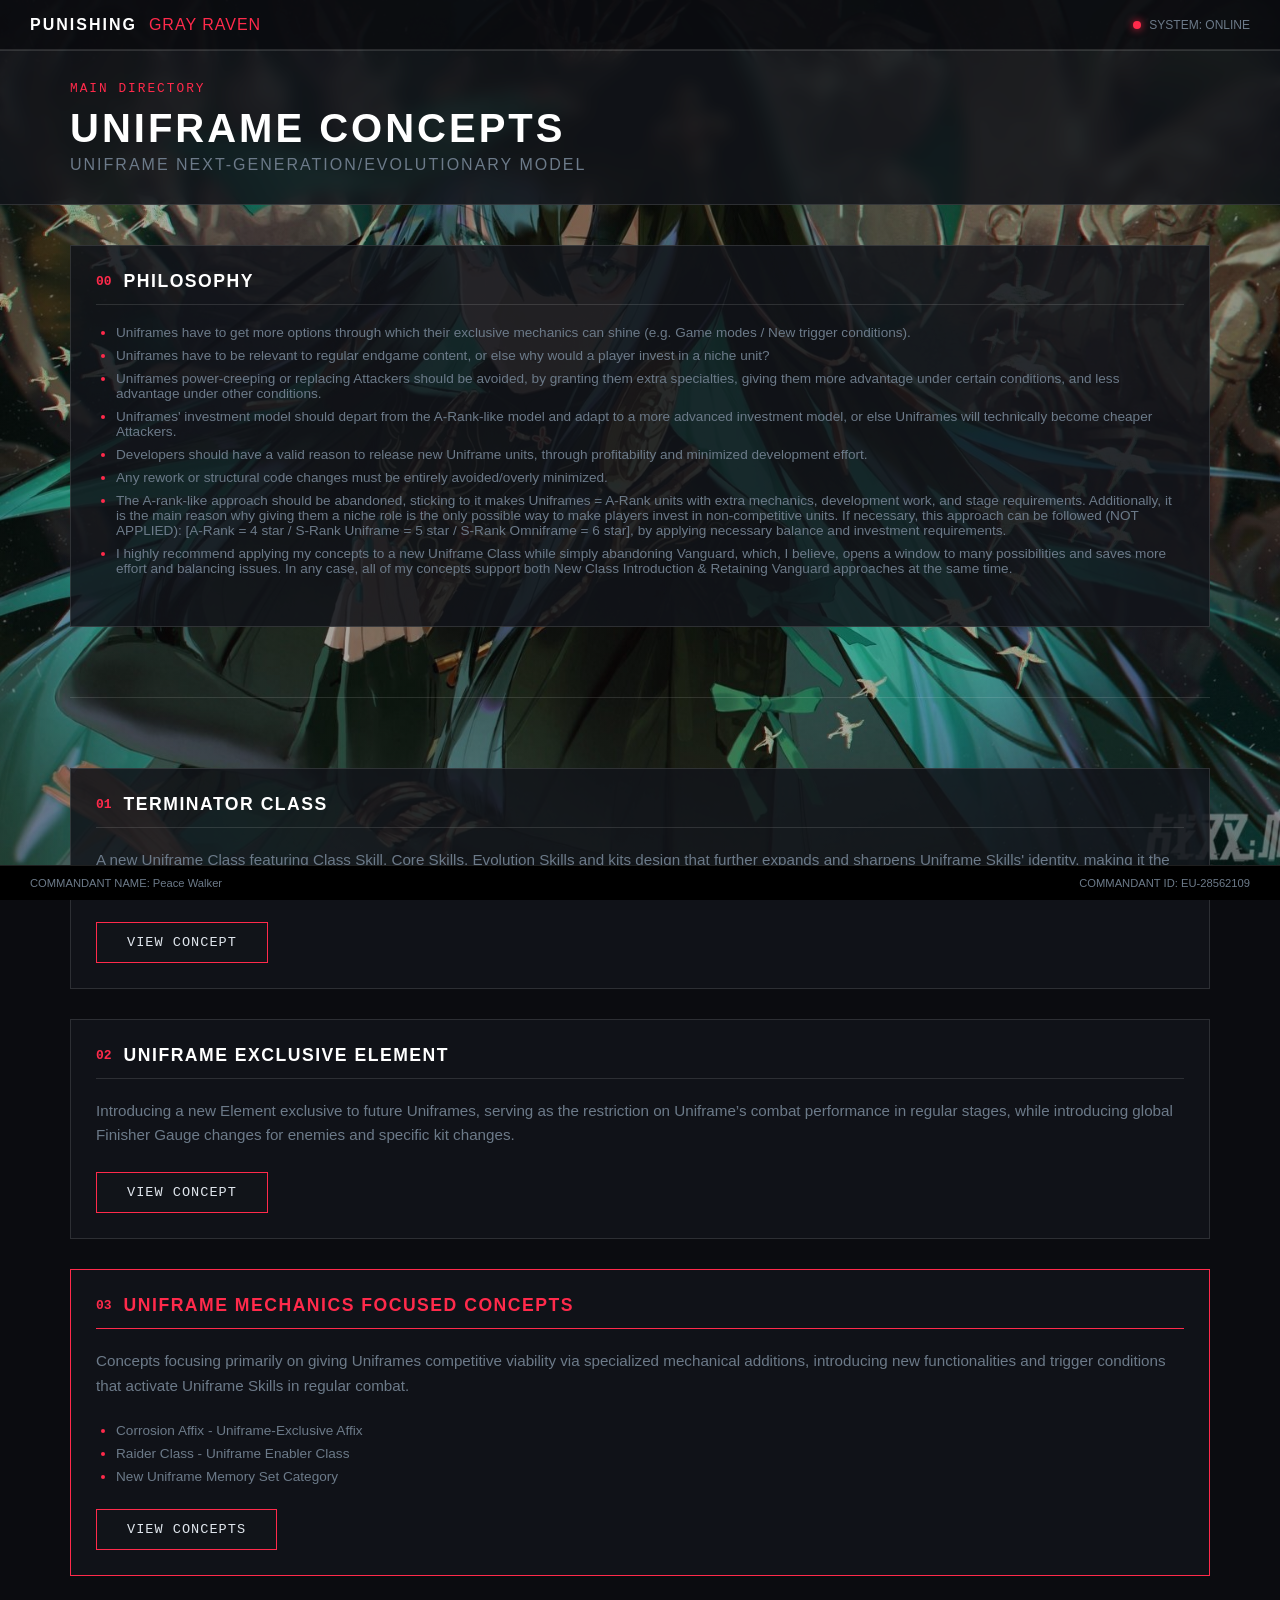
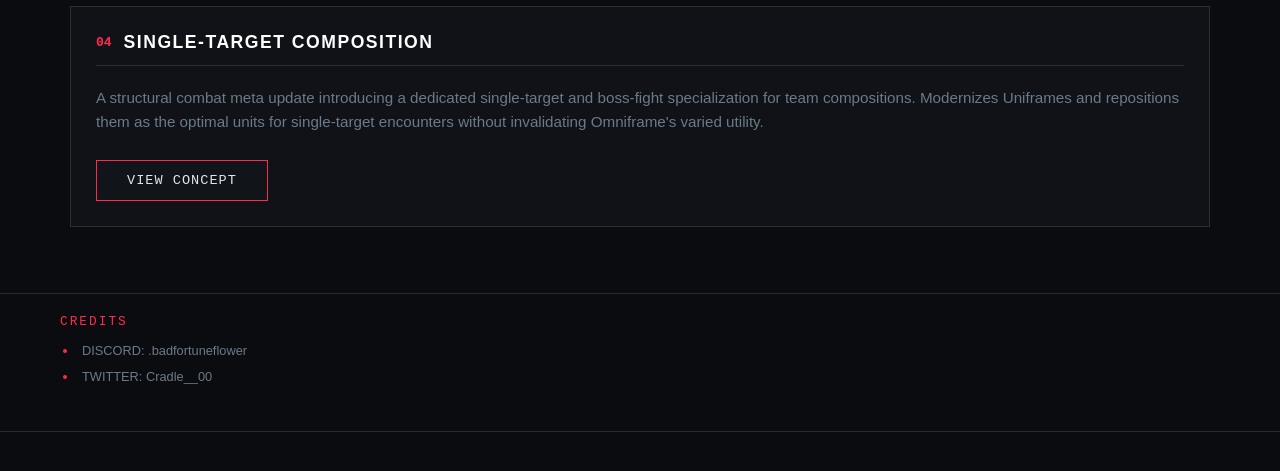
==== commit c458fc2f: "Update index.html" ====
--- a/index.html
+++ b/index.html
@@ -128,10 +128,23 @@
             </p>
             <a href="terminator.html" class="action-btn">VIEW CONCEPT</a>
         </section>
+
+        <!-- UNIFRAME EXCLUSIVE ELEMENT CONCEPT -->
+        <section class="content-panel">
+            <div class="panel-header">
+                <span class="header-num">02</span>
+                <h2>UNIFRAME EXCLUSIVE ELEMENT</h2>
+            </div>
+            <p class="panel-description">
+                Introducing a new Element exclusive to future Uniframes, serving as the restriction on Uniframe’s combat performance in regular stages, while introducing global Finisher Gauge changes for enemies and specific kit changes.
+            </p>
+            <a href="unielement.html" class="action-btn">VIEW CONCEPT</a>
+        </section>
+
         <!-- CONCEPTS ARCHIVE -->
         <section class="archive-panel">
         <div class="archive-header">
-            <span class="header-num">02</span>
+            <span class="header-num">03</span>
             <h2>UNIFRAME MECHANICS FOCUSED CONCEPTS</h2>
         </div>
         <p class="panel-description">
@@ -145,22 +158,10 @@
         <a href="archive.html" class="action-btn">VIEW CONCEPTS</a>
         </section>
 
-        <!-- UNIFRAME EXCLUSIVE ELEMENT CONCEPT -->
-        <section class="content-panel">
-            <div class="panel-header">
-                <span class="header-num">04</span>
-                <h2>UNIFRAME EXCLUSIVE ELEMENT</h2>
-            </div>
-            <p class="panel-description">
-                Introducing a new Element exclusive to future Uniframes, serving as the restriction on Uniframe’s combat performance in regular stages, while introducing global Finisher Gauge changes for enemies and specific kit changes.
-            </p>
-            <a href="unielement.html" class="action-btn">VIEW CONCEPT</a>
-        </section>
-
         <!-- SINGLE-TARGET COMPOSITION -->
         <section class="content-panel">
         <div class="panel-header">
-            <span class="header-num">03</span>
+            <span class="header-num">04</span>
             <h2>SINGLE-TARGET COMPOSITION</h2>
         </div>
         <p class="panel-description">
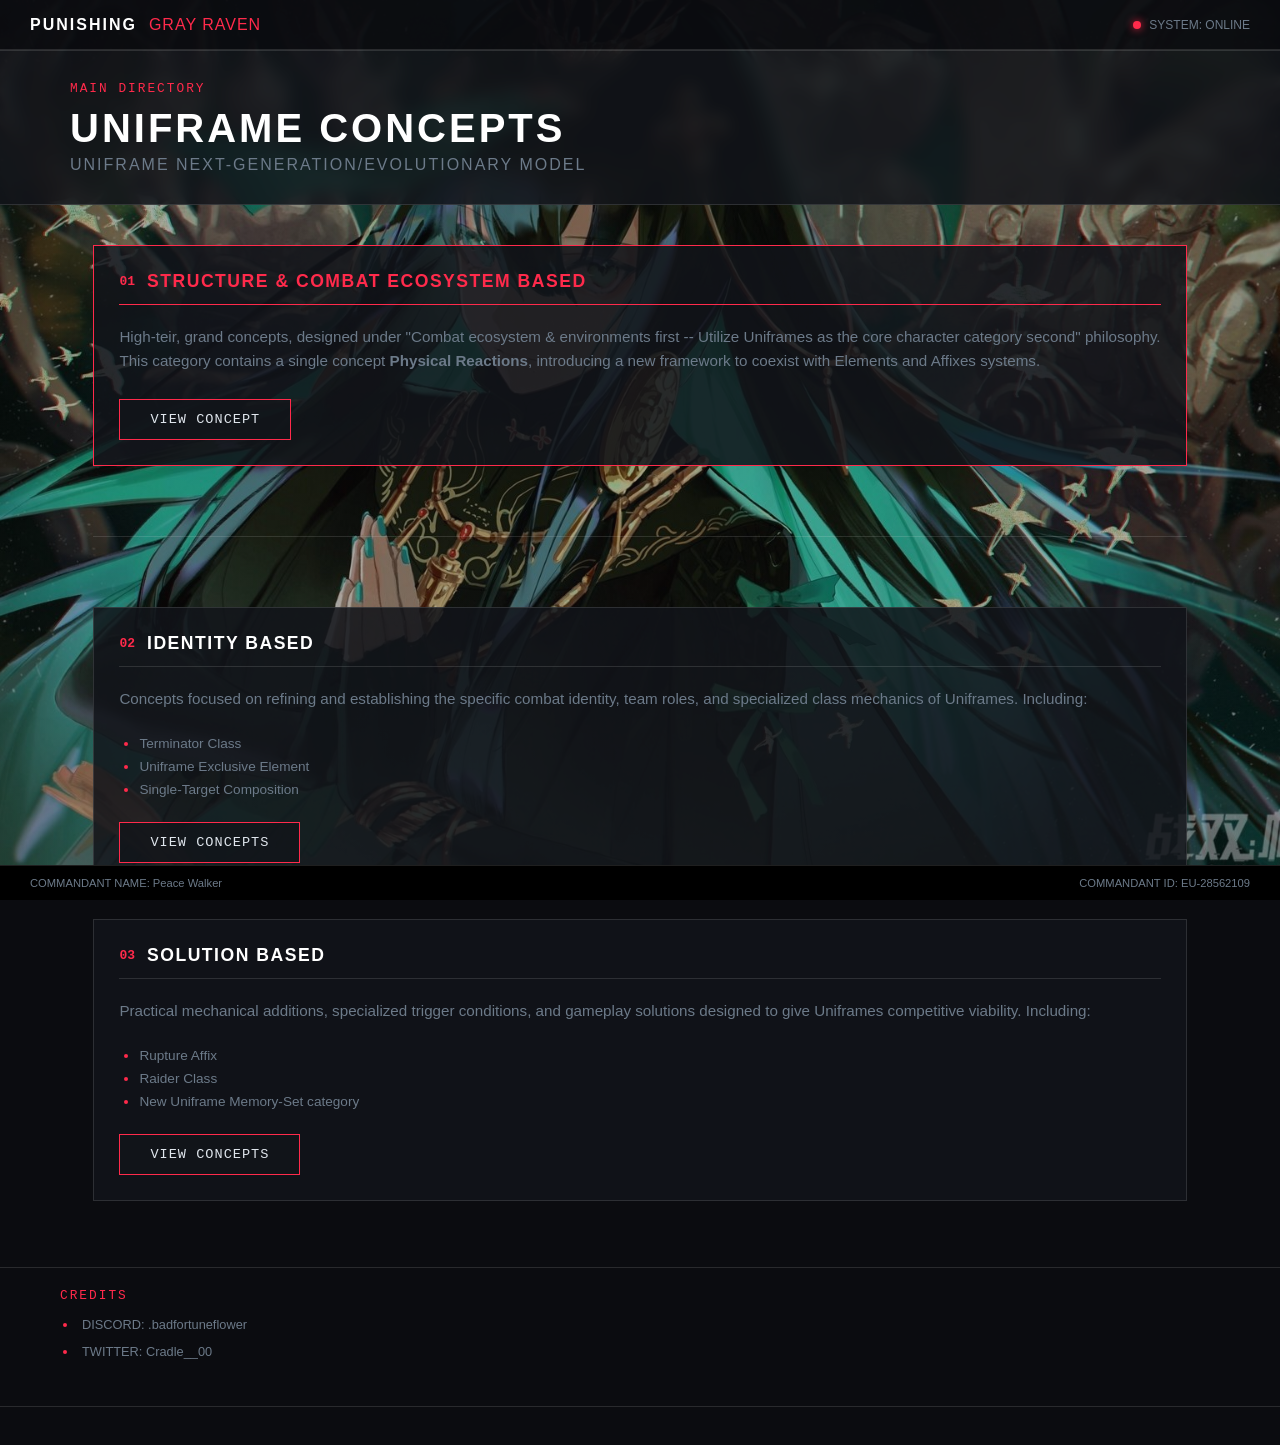
==== commit 24cedf85: "Update index.html" ====
--- a/index.html
+++ b/index.html
@@ -1,8 +1,8 @@
- <!DOCTYPE html>
-    <html lang="en">
-    <head>
-    <meta charset="UTF-8" />
-        <title>PGR | Uniframe Concepts</title>
+<!DOCTYPE html>
+<html lang="en">
+<head>
+<meta charset="UTF-8" />
+<title>PGR | Uniframe Concepts</title>
 <meta name="title" content="Punishing: Gray Raven | Uniframe Concepts">
 <meta name="description" content="A fan concepts archive dedicated to Punishing: Gray Raven Uniframe combat concepts, class mechanics, and structural proposals.">
 <meta name="keywords" content="PGR, Punishing Gray Raven,
@@ -17,59 +17,59 @@
     Noan, Noan Arca, Uniframe Noan, Uniframe Noan Arca, Vanguard Noan, Vanguard Noan Arca, PGR Noan, Punishing Gray Raven Noan">
 <meta name="robots" content="index, follow">
 <!-- Open Graph / Social Media Preview Tags -->
-    <meta property="og:type" content="website">
-    <meta property="og:site_name" content="Punishing: Gray Raven | Uniframe Concepts">
-    <meta property="og:title" content="Punishing: Gray Raven | Uniframe Concepts">
-    <meta property="og:description" content="A fan concepts archive dedicated to Punishing: Gray Raven Uniframe combat concepts, class mechanics, and structural proposals.">
-    <meta property="og:url" content="https://zaichintsu-hub.github.io/pgr-archive/">
-    <meta property="og:image" content="https://zaichintsu-hub.github.io/pgr-archive/bg/Qu.jpg">
-    <meta name="viewport" content="width=device-width, initial-scale=1.0"/>
-    <link rel="icon" type="image/png" href="https://zaichintsu-hub.github.io/pgr-archive/favicon.png">
+<meta property="og:type" content="website">
+<meta property="og:site_name" content="Punishing: Gray Raven | Uniframe Concepts">
+<meta property="og:title" content="Punishing: Gray Raven | Uniframe Concepts">
+<meta property="og:description" content="A fan concepts archive dedicated to Punishing: Gray Raven Uniframe combat concepts, class mechanics, and structural proposals.">
+<meta property="og:url" content="https://zaichintsu-hub.github.io/pgr-archive/">
+<meta property="og:image" content="https://zaichintsu-hub.github.io/pgr-archive/bg/Qu.jpg">
+<meta name="viewport" content="width=device-width, initial-scale=1.0"/>
+<link rel="icon" type="image/png" href="https://zaichintsu-hub.github.io/pgr-archive/favicon.png">
 
-    <link rel="stylesheet" href="style.css" />
-    <style>
-        .panel-description {
-        color: var(--text-muted);
-        margin-bottom: 25px;
-        line-height: 1.6;
-        font-size: 0.95rem;
-        }
-        .action-btn {
-        display: inline-block;
-        background: var(--panel-bg);
-        border: 1px solid var(--accent-red);
-        color: var(--text-main);
-        padding: 12px 30px;
-        font-family: monospace;
-        font-size: 0.85rem;
-        text-decoration: none;
-        letter-spacing: 1px;
-        transition: all 0.2s ease;
-        cursor: pointer;
-        }
-        .action-btn:hover {
-        background: var(--accent-red);
-        color: #fff;
-        box-shadow: 0 0 15px var(--accent-red-glow);
-        }
-        .archive-list {
-        margin: 15px 0 25px 20px;
-        color: var(--text-muted);
-        font-family: monospace;
-        font-size: 0.85rem;
-        }
-        .archive-list li {
-        margin-bottom: 8px;
-        }
-        .archive-list li::marker {
-        color: var(--accent-red);
-        }
-    </style>
-    </head>
-    <body>
+<link rel="stylesheet" href="style.css" />
+<style>
+    .panel-description {
+    color: var(--text-muted);
+    margin-bottom: 25px;
+    line-height: 1.6;
+    font-size: 0.95rem;
+    }
+    .action-btn {
+    display: inline-block;
+    background: var(--panel-bg);
+    border: 1px solid var(--accent-red);
+    color: var(--text-main);
+    padding: 12px 30px;
+    font-family: monospace;
+    font-size: 0.85rem;
+    text-decoration: none;
+    letter-spacing: 1px;
+    transition: all 0.2s ease;
+    cursor: pointer;
+    }
+    .action-btn:hover {
+    background: var(--accent-red);
+    color: #fff;
+    box-shadow: 0 0 15px var(--accent-red-glow);
+    }
+    .archive-list {
+    margin: 15px 0 25px 20px;
+    color: var(--text-muted);
+    font-family: monospace;
+    font-size: 0.85rem;
+    }
+    .archive-list li {
+    margin-bottom: 8px;
+    }
+    .archive-list li::marker {
+    color: var(--accent-red);
+    }
+</style>
+</head>
+<body>
 
-        <div class="background-layer background-layer-1"></div>
-        <div class="background-layer background-layer-2"></div>
+    <div class="background-layer background-layer-1"></div>
+    <div class="background-layer background-layer-2"></div>
 
     <!-- TOP NAV BAR -->
     <header class="top-nav">
@@ -97,10 +97,10 @@
 
     <!-- MAIN CONTENT CONTAINER -->
     <main class="main-content">
-        <section class="content-panel">
+        <!-- <section class="content-panel">
               <div class="panel-header">
             <span class="header-num">00</span>
-                  <!-- =============== PHILOSOPHY =============== -->
+            
             <h2>PHILOSOPHY</h2>
         </div>
             <ul class="archive-list">
@@ -116,72 +116,55 @@
                 <li>I highly recommend applying my concepts to a new Uniframe Class while simply abandoning Vanguard, which, I believe, opens a window to many possibilities and saves more effort and balancing issues.
                     In any case, all of my concepts support both New Class Introduction & Retaining Vanguard approaches at the same time.</li>
             </ul>
-        </section><hr class="section-divider"/>
-        <!-- TERMINATOR CLASS CONCEPT -->
-        <section class="content-panel">
-            <div class="panel-header">
+        </section><hr class="section-divider"/> -->
+
+        <!-- STRUCTURE & ECOSYSTEM BASED -->
+        <section class="archive-panel">
+            <div class="archive-header">
                 <span class="header-num">01</span>
-                <h2>TERMINATOR CLASS</h2>
+                <h2>STRUCTURE & COMBAT ECOSYSTEM BASED</h2>
             </div>
             <p class="panel-description">
-                A new Uniframe Class featuring Class Skill, Core Skills, Evolution Skills and kits design that further expands and sharpens Uniframe Skills' identity, making it the optimal class for high enemy durability encounters.
+                High-teir, grand concepts, designed under "Combat ecosystem & environments first -- Utilize Uniframes as the core character category second" philosophy.
+                <br>This category contains a single concept <b>Physical Reactions</b>, introducing a new framework to coexist with Elements and Affixes systems.
             </p>
-            <a href="terminator.html" class="action-btn">VIEW CONCEPT</a>
+            <a href="structure.html" class="action-btn">VIEW CONCEPT</a>
         </section>
+            <hr class="section-divider" />
 
-        <!-- UNIFRAME EXCLUSIVE ELEMENT CONCEPT -->
+        <!-- IDENTITY BASED -->
         <section class="content-panel">
             <div class="panel-header">
                 <span class="header-num">02</span>
-                <h2>UNIFRAME EXCLUSIVE ELEMENT</h2>
+                <h2>IDENTITY BASED</h2>
             </div>
             <p class="panel-description">
-                Introducing a new Element exclusive to future Uniframes, serving as the restriction on Uniframe’s combat performance in regular stages, while introducing global Finisher Gauge changes for enemies and specific kit changes.
+                Concepts focused on refining and establishing the specific combat identity, team roles, and specialized class mechanics of Uniframes. Including:
             </p>
-            <a href="unielement.html" class="action-btn">VIEW CONCEPT</a>
+            <ul class="archive-list">
+                <li>Terminator Class</li>
+                <li>Uniframe Exclusive Element</li>
+                <li>Single-Target Composition</li>
+            </ul>
+            <a href="identity.html" class="action-btn">VIEW CONCEPTS</a>
         </section>
 
-        <!-- CONCEPTS ARCHIVE -->
-        <section class="archive-panel">
-        <div class="archive-header">
-            <span class="header-num">03</span>
-            <h2>UNIFRAME MECHANICS FOCUSED CONCEPTS</h2>
-        </div>
-        <p class="panel-description">
-            Concepts focusing primarily on giving Uniframes competitive viability via specialized mechanical additions, introducing new functionalities and trigger conditions that activate Uniframe Skills in regular combat.
-        </p>
-        <ul class="archive-list">
-            <li>Corrosion Affix - Uniframe-Exclusive Affix</li>
-            <li>Raider Class - Uniframe Enabler Class</li>
-            <li>New Uniframe Memory Set Category</li>
-        </ul>
-        <a href="archive.html" class="action-btn">VIEW CONCEPTS</a>
+        <!-- SOLUTION BASED -->
+        <section class="content-panel">
+            <div class="panel-header">
+                <span class="header-num">03</span>
+                <h2>SOLUTION BASED</h2>
+            </div>
+            <p class="panel-description">
+                Practical mechanical additions, specialized trigger conditions, and gameplay solutions designed to give Uniframes competitive viability. Including:
+            </p>
+            <ul class="archive-list">
+                <li>Rupture Affix</li>
+                <li>Raider Class</li>
+                <li>New Uniframe Memory-Set category</li>
+            </ul>
+            <a href="archive.html" class="action-btn">VIEW CONCEPTS</a>
         </section>
-
-        <!-- SINGLE-TARGET COMPOSITION -->
-        <section class="content-panel">
-        <div class="panel-header">
-            <span class="header-num">04</span>
-            <h2>SINGLE-TARGET COMPOSITION</h2>
-        </div>
-        <p class="panel-description">
-            A structural combat meta update introducing a dedicated single-target and boss-fight specialization for team compositions. Modernizes Uniframes and repositions them as the optimal units for single-target encounters without invalidating Omniframe's varied utility.
-        </p>
-        <a href="SingleTarget.html" class="action-btn">VIEW CONCEPT</a>
-        </section>
-        <!--
-        <section class="content-panel">
-        <div class="panel-header">
-            <span class="header-num">04</span>
-            <h2>ORIGINAL VANGUARD MODEL FIX</h2>
-        </div>
-        <p class="panel-description">
-            A proposed architectural rework for the original Vanguard-class Uniframes applied to future units. Addresses mechanical shortcomings and outlines integration strategies to maintain their viability within the modernized gacha ecosystem.
-        </p>
-        <a href="OgUniframe.html" class="action-btn">VIEW CONCEPT</a>
-        </section>
-        -->
-
         
         <br><br>
     </main>
